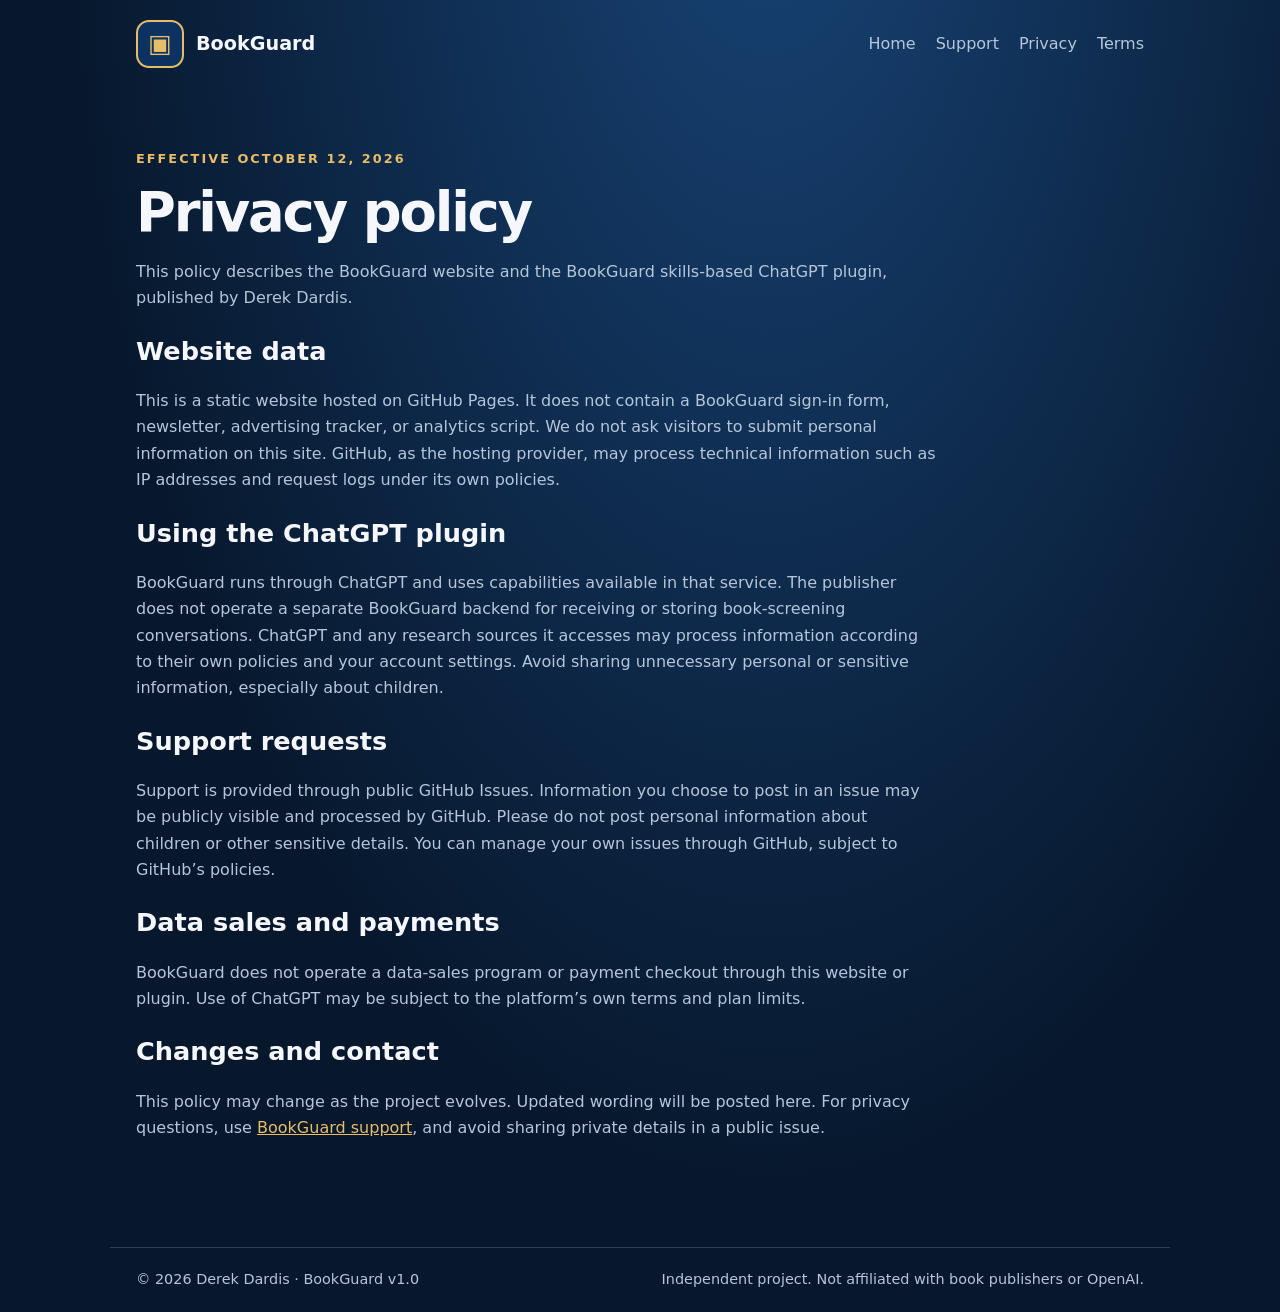
==== privacy.html @ e507c4a3 "Add BookGuard website privacy.html" ====
<!doctype html><html lang="en"><head><meta charset="utf-8"><meta name="viewport" content="width=device-width, initial-scale=1"><meta name="description" content="Privacy practices for the BookGuard website and ChatGPT plugin."><title>Privacy policy | BookGuard</title><link rel="stylesheet" href="styles.css"></head><body><header><a class="brand" href="index.html"><span class="logo" aria-hidden="true">▣</span>BookGuard</a><nav aria-label="Main navigation"><a href="index.html">Home</a><a href="support.html">Support</a><a href="privacy.html">Privacy</a><a href="terms.html">Terms</a></nav></header><main><article class="page"><div class="eyebrow">Effective October 12, 2026</div><h1>Privacy policy</h1><p>This policy describes the BookGuard website and the BookGuard skills-based ChatGPT plugin, published by Derek Dardis.</p><h2>Website data</h2><p>This is a static website hosted on GitHub Pages. It does not contain a BookGuard sign-in form, newsletter, advertising tracker, or analytics script. We do not ask visitors to submit personal information on this site. GitHub, as the hosting provider, may process technical information such as IP addresses and request logs under its own policies.</p><h2>Using the ChatGPT plugin</h2><p>BookGuard runs through ChatGPT and uses capabilities available in that service. The publisher does not operate a separate BookGuard backend for receiving or storing book-screening conversations. ChatGPT and any research sources it accesses may process information according to their own policies and your account settings. Avoid sharing unnecessary personal or sensitive information, especially about children.</p><h2>Support requests</h2><p>Support is provided through public GitHub Issues. Information you choose to post in an issue may be publicly visible and processed by GitHub. Please do not post personal information about children or other sensitive details. You can manage your own issues through GitHub, subject to GitHub’s policies.</p><h2>Data sales and payments</h2><p>BookGuard does not operate a data-sales program or payment checkout through this website or plugin. Use of ChatGPT may be subject to the platform’s own terms and plan limits.</p><h2>Changes and contact</h2><p>This policy may change as the project evolves. Updated wording will be posted here. For privacy questions, use <a href="support.html">BookGuard support</a>, and avoid sharing private details in a public issue.</p></article></main><footer><span>© 2026 Derek Dardis · BookGuard v1.0</span><span>Independent project. Not affiliated with book publishers or OpenAI.</span></footer></body></html>
---- styles.css ----
:root{color-scheme:dark;--bg:#07182d;--panel:#0e2847;--gold:#e7bd68;--text:#f5f7fc;--muted:#b5c6da}*{box-sizing:border-box}body{margin:0;font:16px/1.65 system-ui,-apple-system,sans-serif;background:radial-gradient(ellipse at 60% -15%,#184477,var(--bg) 65%);color:var(--text)}a{color:var(--gold)}header,main,footer{max-width:1060px;margin:auto;padding:20px 26px}header{display:flex;justify-content:space-between;align-items:center;gap:20px}nav{display:flex;gap:20px;flex-wrap:wrap}nav a{text-decoration:none;color:var(--muted)}nav a:hover{color:var(--gold)}.brand{display:flex;align-items:center;gap:12px;font-size:1.2rem;font-weight:800;color:var(--text);text-decoration:none}.logo{width:48px;height:48px;display:inline-grid;place-items:center;background:#0b3261;border:2px solid var(--gold);border-radius:13px;color:var(--gold);font-size:25px}.hero{padding:85px 0 65px;max-width:800px}.eyebrow{letter-spacing:.16em;text-transform:uppercase;color:var(--gold);font-size:.8rem;font-weight:700}h1{font-size:clamp(2.6rem,7vw,5rem);line-height:1.1;letter-spacing:-.04em;margin:14px 0}h2{font-size:1.6rem;margin:18px 0 8px}p{color:var(--muted)}.lead{font-size:1.25rem}.cta{display:inline-block;background:var(--gold);color:#08203a;padding:13px 24px;border-radius:9px;font-weight:800;text-decoration:none;margin:16px 0}.grid{display:grid;grid-template-columns:repeat(auto-fit,minmax(240px,1fr));gap:18px}.card{background:rgba(18,51,88,.8);border:1px solid #2d4c6e;border-radius:16px;padding:24px}.page{max-width:800px;padding-top:40px;padding-bottom:70px}.page h1{font-size:clamp(2.2rem,5vw,3.4rem)}li{margin-bottom:8px;color:var(--muted)}footer{border-top:1px solid #28425e;display:flex;justify-content:space-between;gap:16px;flex-wrap:wrap;color:var(--muted);font-size:.9rem}@media(max-width:620px){header{align-items:flex-start;flex-direction:column}.hero{padding:45px 0}}
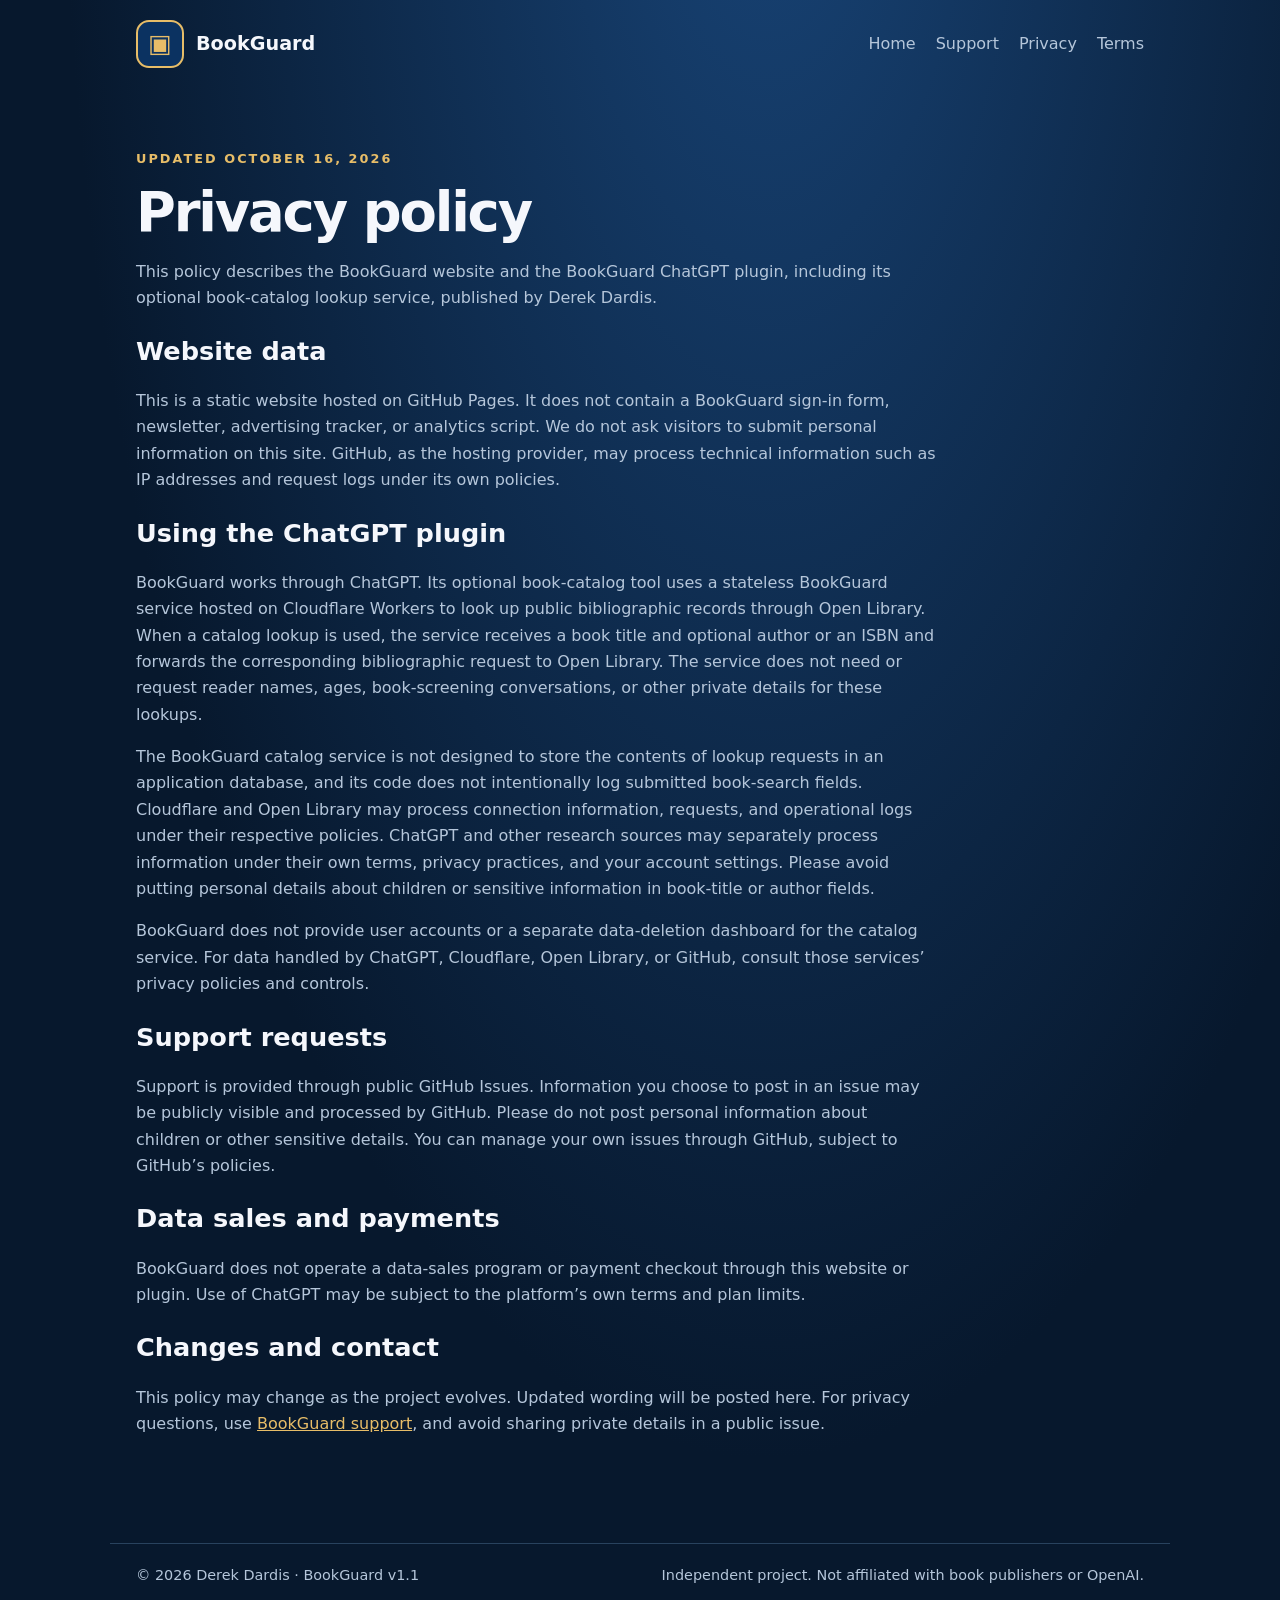
==== commit 6cbab951: "Disclose BookGuard MCP catalog data flows and hosting" ====
--- a/privacy.html
+++ b/privacy.html
@@ -1 +1 @@
-<!doctype html><html lang="en"><head><meta charset="utf-8"><meta name="viewport" content="width=device-width, initial-scale=1"><meta name="description" content="Privacy practices for the BookGuard website and ChatGPT plugin."><title>Privacy policy | BookGuard</title><link rel="stylesheet" href="styles.css"></head><body><header><a class="brand" href="index.html"><span class="logo" aria-hidden="true">▣</span>BookGuard</a><nav aria-label="Main navigation"><a href="index.html">Home</a><a href="support.html">Support</a><a href="privacy.html">Privacy</a><a href="terms.html">Terms</a></nav></header><main><article class="page"><div class="eyebrow">Effective October 12, 2026</div><h1>Privacy policy</h1><p>This policy describes the BookGuard website and the BookGuard skills-based ChatGPT plugin, published by Derek Dardis.</p><h2>Website data</h2><p>This is a static website hosted on GitHub Pages. It does not contain a BookGuard sign-in form, newsletter, advertising tracker, or analytics script. We do not ask visitors to submit personal information on this site. GitHub, as the hosting provider, may process technical information such as IP addresses and request logs under its own policies.</p><h2>Using the ChatGPT plugin</h2><p>BookGuard runs through ChatGPT and uses capabilities available in that service. The publisher does not operate a separate BookGuard backend for receiving or storing book-screening conversations. ChatGPT and any research sources it accesses may process information according to their own policies and your account settings. Avoid sharing unnecessary personal or sensitive information, especially about children.</p><h2>Support requests</h2><p>Support is provided through public GitHub Issues. Information you choose to post in an issue may be publicly visible and processed by GitHub. Please do not post personal information about children or other sensitive details. You can manage your own issues through GitHub, subject to GitHub’s policies.</p><h2>Data sales and payments</h2><p>BookGuard does not operate a data-sales program or payment checkout through this website or plugin. Use of ChatGPT may be subject to the platform’s own terms and plan limits.</p><h2>Changes and contact</h2><p>This policy may change as the project evolves. Updated wording will be posted here. For privacy questions, use <a href="support.html">BookGuard support</a>, and avoid sharing private details in a public issue.</p></article></main><footer><span>© 2026 Derek Dardis · BookGuard v1.0</span><span>Independent project. Not affiliated with book publishers or OpenAI.</span></footer></body></html>+<!doctype html><html lang="en"><head><meta charset="utf-8"><meta name="viewport" content="width=device-width, initial-scale=1"><meta name="description" content="Privacy practices for the BookGuard website and ChatGPT plugin."><title>Privacy policy | BookGuard</title><link rel="stylesheet" href="styles.css"></head><body><header><a class="brand" href="index.html"><span class="logo" aria-hidden="true">▣</span>BookGuard</a><nav aria-label="Main navigation"><a href="index.html">Home</a><a href="support.html">Support</a><a href="privacy.html">Privacy</a><a href="terms.html">Terms</a></nav></header><main><article class="page"><div class="eyebrow">Updated October 16, 2026</div><h1>Privacy policy</h1><p>This policy describes the BookGuard website and the BookGuard ChatGPT plugin, including its optional book-catalog lookup service, published by Derek Dardis.</p><h2>Website data</h2><p>This is a static website hosted on GitHub Pages. It does not contain a BookGuard sign-in form, newsletter, advertising tracker, or analytics script. We do not ask visitors to submit personal information on this site. GitHub, as the hosting provider, may process technical information such as IP addresses and request logs under its own policies.</p><h2>Using the ChatGPT plugin</h2><p>BookGuard works through ChatGPT. Its optional book-catalog tool uses a stateless BookGuard service hosted on Cloudflare Workers to look up public bibliographic records through Open Library. When a catalog lookup is used, the service receives a book title and optional author or an ISBN and forwards the corresponding bibliographic request to Open Library. The service does not need or request reader names, ages, book-screening conversations, or other private details for these lookups.</p><p>The BookGuard catalog service is not designed to store the contents of lookup requests in an application database, and its code does not intentionally log submitted book-search fields. Cloudflare and Open Library may process connection information, requests, and operational logs under their respective policies. ChatGPT and other research sources may separately process information under their own terms, privacy practices, and your account settings. Please avoid putting personal details about children or sensitive information in book-title or author fields.</p><p>BookGuard does not provide user accounts or a separate data-deletion dashboard for the catalog service. For data handled by ChatGPT, Cloudflare, Open Library, or GitHub, consult those services’ privacy policies and controls.</p><h2>Support requests</h2><p>Support is provided through public GitHub Issues. Information you choose to post in an issue may be publicly visible and processed by GitHub. Please do not post personal information about children or other sensitive details. You can manage your own issues through GitHub, subject to GitHub’s policies.</p><h2>Data sales and payments</h2><p>BookGuard does not operate a data-sales program or payment checkout through this website or plugin. Use of ChatGPT may be subject to the platform’s own terms and plan limits.</p><h2>Changes and contact</h2><p>This policy may change as the project evolves. Updated wording will be posted here. For privacy questions, use <a href="support.html">BookGuard support</a>, and avoid sharing private details in a public issue.</p></article></main><footer><span>© 2026 Derek Dardis · BookGuard v1.1</span><span>Independent project. Not affiliated with book publishers or OpenAI.</span></footer></body></html>
